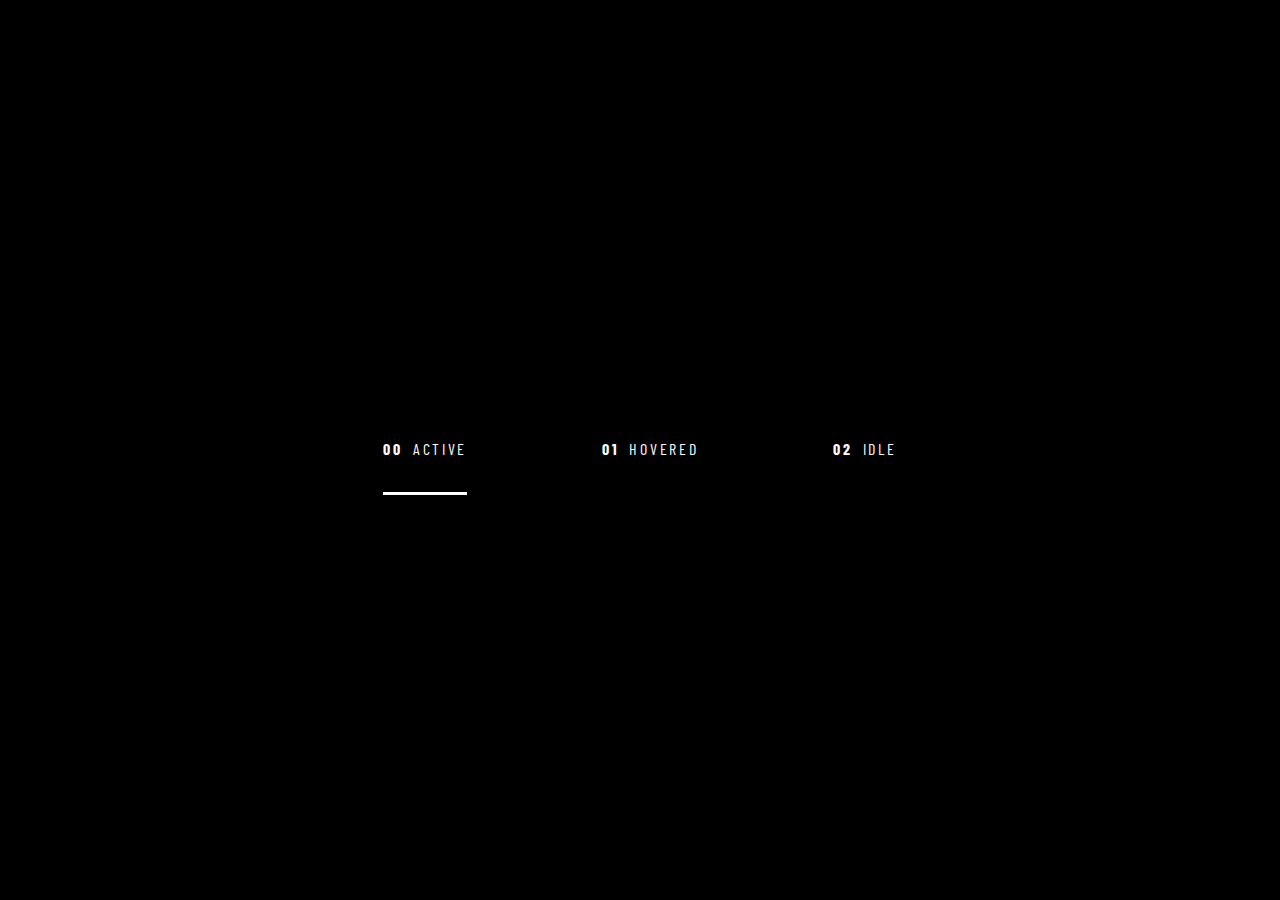
==== html/index.html @ fc019b40 "Mengerjakan useable.css" ====
<!DOCTYPE html>
<html lang="en">
<head>
    <meta charset="UTF-8">
    <meta http-equiv="X-UA-Compatible" content="IE=edge">
    <meta name="viewport" content="width=device-width, initial-scale=1.0">
    <title>Document</title>
    <link rel="icon" href="/assets/favicon-32x32.png">
    <link rel="stylesheet" href="/css/reset.css">
    <link rel="stylesheet" href="/css/useable.css">
</head>
<body>
    <ul class="underline-indicator uppercase numbering" style="--gap: 2rem;">
        <li class="active"><a><span>00</span>Active</a></li>
        <li><a><span>01</span>Hovered</li>
        <li><span>02</span>Idle</li>
    </ul>
</body>
</html>
---- css/useable.css ----
/* import from google font */
@import url('https://fonts.googleapis.com/css2?family=Barlow&family=Barlow+Condensed&family=Bellefair&display=swap');

:root {
    /* Colors */
    --clr-dark: 230 35% 7%;
    --clr-accent: 231 77% 90%;
    --clr-white: 0 0% 100%;

    /* Fonts Family */
    --ff-belle: 'Bellefair', serif;
    --ff-barlow: 'Barlow', sans-serif;
    --ff-barlow-cond: 'Barlow Condensed', sans-serif;

    /* Fonts Size */
    --fs-150: 150px;
    --fs-100: 100px;
    --fs-56: 56px;
    --fs-32: 32px;
    --fs-28: 28px;
    --fs-18: 18px;
    --fs-16: 16px;
    --fs-14: 14px;
}

/* Utility Classes */
.flex {
    display: flex;
    gap: var(--gap, 1rem);
}

.numbering span {
    font-weight: 700;
    margin-inline-end: 10px;
}

/* Typograhy */
.uppercase {
    text-transform: uppercase;
}


/* Fonts Family Classes */
.ff-belle {
    font-family: var(--ff-belle);
}

.ff-barlow {
    font-family: var(--ff-barlow);
}

.ff-barlow-cond {
    font-family: var(--ff-barlow-cond);
}



/* Fonts Size Classes*/
.fs-150 {
    font-size: var(--fs-150);
}

.fs-100 {
    font-size: var(--fs-100);
}

.fs-56 {
    font-size: var(--fs-56);
}

.fs-32 {
    font-size: var(--fs-32);
}

.fs-28 {
    font-size: var(--fs-28);
}

.fs-18 {
    font-size: var(--fs-18);
}

.fs-16 {
    font-size: var(--fs-16);
}

.fs-14 {
    font-size: var(--fs-14);
}



/* Letter Spacing Classes */
.letter-space-1 {
    letter-spacing: 4.75px;
}

.letter-space-2 {
    letter-spacing: 2.7px;
}

.letter-space-3 {
    letter-spacing: 2.35px;
}



/* Interactive Element */

/* Underline-Indicator */
.underline-indicator {
    display: flex;
    gap: 135px;
    color: hsl(var(--clr-white));
    letter-spacing: 2.7px;
    font-size: var(--fs-16);
    font-family: var(--ff-barlow-cond);
}

.underline-indicator>* {
    cursor: pointer;
    padding: 35px 0;
    border-bottom: 3px solid hsl(var(--clr-white) / 0);
}

.underline-indicator>*:hover,
.underline-indicator>*:focus {
    border-color: hsl(var(--clr-white) / .5);
}

.underline-indicator>.active {
    border-color: hsl(var(--clr-white));
}

.tab-list {
    gap: 35px;
}



body {
    background: #000;
    height: 100vh;
    display: flex;
    justify-content: center;
    align-items: center;
}
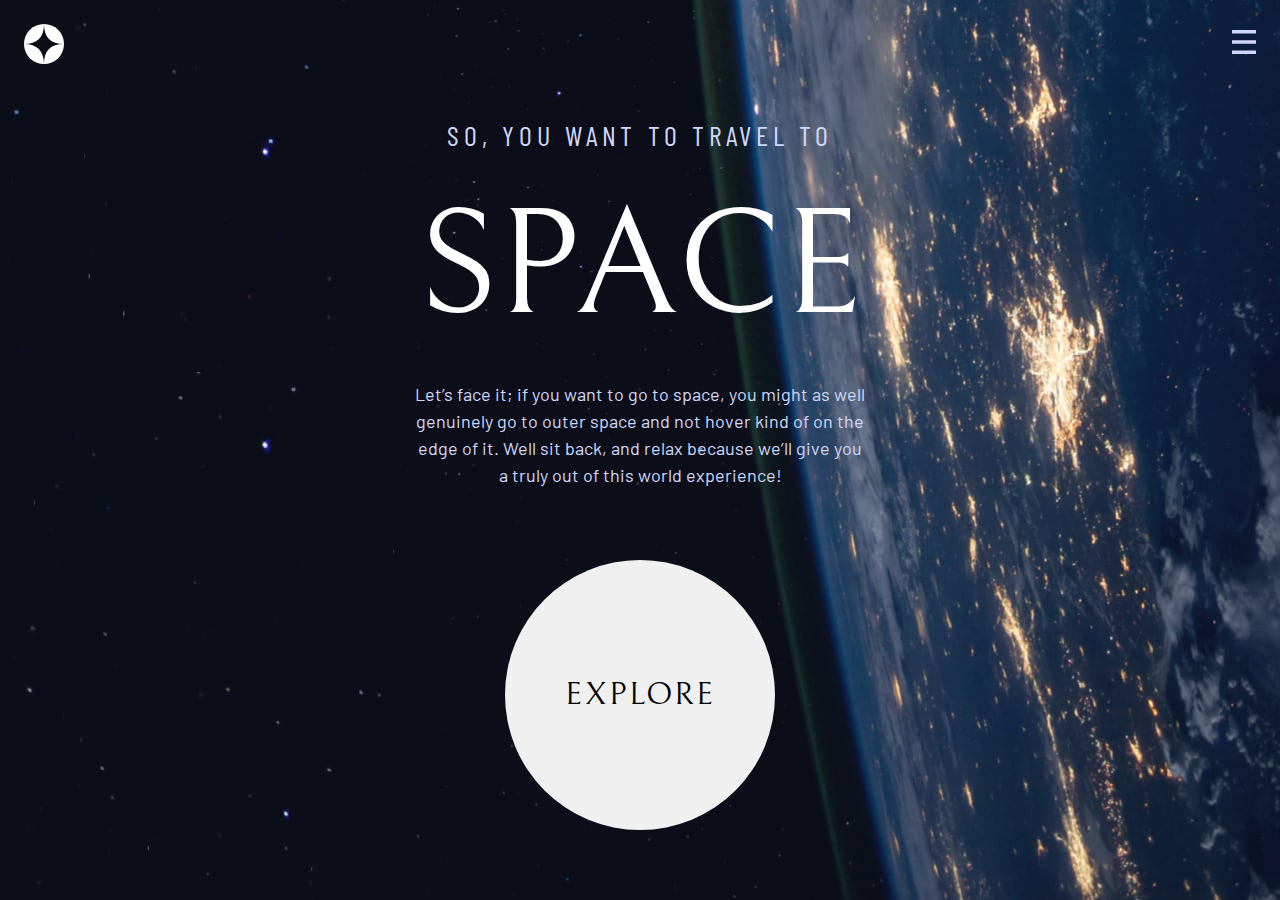
==== commit 5a634191: "Membuat useable.css dan membuat kerangka html untuk home" ====
--- a/html/index.html
+++ b/html/index.html
@@ -8,12 +8,33 @@
     <link rel="icon" href="/assets/favicon-32x32.png">
     <link rel="stylesheet" href="/css/reset.css">
     <link rel="stylesheet" href="/css/useable.css">
+    <link rel="stylesheet" href="/css/home.css">
 </head>
-<body>
-    <ul class="underline-indicator uppercase numbering" style="--gap: 2rem;">
-        <li class="active"><a><span>00</span>Active</a></li>
-        <li><a><span>01</span>Hovered</li>
-        <li><span>02</span>Idle</li>
-    </ul>
+<body class="home">
+    <header class="flex">
+        <img src="/assets/shared/logo.svg" alt="Logo Space Website" class="logo" aria-expanded="false">
+        <button class="mobile-btn"></button>
+        <div>
+            <nav>
+                <ul data-visible="false" class="primary-navigation underline-indicator numbering uppercase flex ff-barlow-cond fs-16" style="--gap: 50px;">
+                    <li class="active"><a href="#"><span>00</span>home</a></li>
+                    <li><a href="#"><span>01</span>destination</a></li>
+                    <li><a href="#"><span>02</span>crew</a></li>
+                    <li><a href="#"><span>03</span>technology</a></li>
+                </ul>
+            </nav>
+        </div>
+    </header>
+
+    <main class="grid grid-home">
+        <div>
+            <h3 class="uppercase text-accent letter-space-1 fs-28 ff-barlow-cond">so, you want to travel to</h3>
+            <h1 class="uppercase text-white fs-150 ff-belle">space</h1>
+            <p class="text-accent fs-18 ff-barlow">Let’s face it; if you want to go to space, you might as well genuinely go to outer space and not hover kind of on the edge of it. Well sit back, and relax because we’ll give you a truly out of this world experience!</p>
+        </div>
+        <div><button class="large-btn uppercase">explore</button></div>
+    </main>
+
+    <script src="/js/index.js"></script>
 </body>
 </html>--- a/css/useable.css
+++ b/css/useable.css
@@ -1,5 +1,38 @@
 /* import from google font */
 @import url('https://fonts.googleapis.com/css2?family=Barlow&family=Barlow+Condensed&family=Bellefair&display=swap');
+
+*,
+*::before,
+*::after {
+    box-sizing: border-box;
+}
+
+h1,
+h2,
+h3,
+h4,
+h5,
+h6,
+p {
+    font-weight: 400;
+}
+
+picture, 
+img {
+    max-width: 100%;
+}
+
+body {
+    font-family: var(--ff-sans-normal);
+    font-size: var(--fs-400);
+    color: hsl( var(--clr-white) );
+    background-color: hsl( var(--clr-dark) );
+    line-height: 1.5;
+    min-height: 100vh;
+    display: grid;
+    grid-template-rows: min-content 1fr;
+    overflow-x: hidden;
+}
 
 :root {
     /* Colors */
@@ -29,6 +62,10 @@
     gap: var(--gap, 1rem);
 }
 
+.grid {
+    display: grid;
+}
+
 .numbering span {
     font-weight: 700;
     margin-inline-end: 10px;
@@ -88,7 +125,18 @@
     font-size: var(--fs-14);
 }
 
-
+/* Color Classes */
+.text-dark {
+    color: hsl(var(--clr-dark));
+}
+
+.text-accent {
+    color: hsl(var(--clr-accent));
+}
+
+.text-white {
+    color: hsl(var(--clr-white));
+}
 
 /* Letter Spacing Classes */
 .letter-space-1 {
@@ -109,12 +157,7 @@
 
 /* Underline-Indicator */
 .underline-indicator {
-    display: flex;
-    gap: 135px;
-    color: hsl(var(--clr-white));
-    letter-spacing: 2.7px;
-    font-size: var(--fs-16);
-    font-family: var(--ff-barlow-cond);
+    gap: (--gap, 1rem);
 }
 
 .underline-indicator>* {
@@ -123,6 +166,12 @@
     border-bottom: 3px solid hsl(var(--clr-white) / 0);
 }
 
+.underline-indicator>*>* {
+    color: hsl(var(--clr-white));
+    text-decoration: none;
+    letter-spacing: 2.7px;
+}
+
 .underline-indicator>*:hover,
 .underline-indicator>*:focus {
     border-color: hsl(var(--clr-white) / .5);
@@ -132,17 +181,88 @@
     border-color: hsl(var(--clr-white));
 }
 
+
+
+/* Tabs */
 .tab-list {
     gap: 35px;
 }
 
 
 
-body {
-    background: #000;
-    height: 100vh;
+/* Slider */
+.slide-one-indicator>* {
+    cursor: pointer;
+    width: 15px;
+    height: 15px;
+    border-radius: 50%;
+    background: hsl(var(--clr-white) / .17);
+}
+
+.slide-one-indicator>*:hover,
+.slide-one-indicator>*:focus {
+    background: hsl(var(--clr-white) / .5);
+}
+
+.slide-one-indicator>.active {
+    background: hsl(var(--clr-white));
+}
+
+.slide-two-indicator {
     display: flex;
+    flex-direction: column;
+    gap: 30px;
+}
+
+.slide-two-indicator>* {
+    width: 80px;
+    height: 80px;
+    color: hsl(var(--clr-white));
+    border-radius: 50%;
+    border: 1px solid hsl(var(--clr-white) / .25);
+    display: flex;
+    align-items: center;
     justify-content: center;
-    align-items: center;
-}
-
+}
+
+.slide-two-indicator>*:hover,
+.slide-two-indicator>*:focus {
+    border-color: hsl(var(--clr-white));
+}
+
+.slide-two-indicator>.active {
+    background: hsl(var(--clr-white));
+    color: hsl(var(--clr-dark));
+}
+
+/* Landing Page Button */
+.large-btn {
+    width: 270px;
+    height: 270px;
+    border-radius: 50%;
+    position: relative;
+    cursor: pointer;
+    display: inline-grid;
+    place-items: center;
+    z-index: 1;
+    font-family: var(--ff-belle);
+    font-size: var(--fs-32);
+    letter-spacing: 2px;
+    border: none;
+}
+
+.large-btn::after {
+    content: '';
+    position: absolute;
+    width: 100%;
+    height: 100%;
+    border-radius: 50%;
+    z-index: -1;
+    background: hsl(var(--clr-white) / .1);
+    transition: transform 500ms ease-in-out;
+}
+
+.large-btn:hover::after,
+.large-btn:focus::after {
+    transform: scale(1.5);
+}--- a/css/home.css
+++ b/css/home.css
@@ -0,0 +1,104 @@
+.home {
+    background-size: cover;
+    background-position: center;
+    background-image: url(/assets/home/background-home-mobile.jpg);
+}
+
+/* Mobile Screen */
+/* Header */
+.logo {
+    width: 40px;
+    height: 40px;
+}
+
+.home>header {
+    align-items: center;
+    justify-content: space-between;
+    padding: 24px 24px 0;
+}
+
+.mobile-btn {
+    position: absolute;
+    top: 30px;
+    right: 24px;
+    width: 24px;
+    height: 24px;
+    border: none;
+    background: transparent;
+    background-size: cover;
+    background-image: url(/assets/shared/icon-hamburger.svg);
+    cursor: pointer;
+    z-index: 15;
+}
+
+.mobile-btn[aria-expanded='true'] {
+    background-image: url(/assets/shared/icon-close.svg);
+}
+
+.primary-navigation {
+    z-index: 10;
+    position: fixed;
+    inset: 0 0 0 30vw;
+    background: hsl(var(--clr-white) / .1);
+    backdrop-filter: blur(2rem);
+    flex-direction: column;
+    gap: 30px;
+    padding: 120px 0 0 32px;
+    transform: translateX(100%);
+    transition: transform 750ms ease-in-out;
+}
+
+.primary-navigation[data-visible='true'] {
+    transform: translateX(0);
+}
+
+.primary-navigation>* {
+    border: none;
+    padding: 0;
+}
+
+/* Main */
+.grid-home {
+    padding-inline: 25px;
+    text-align: center;
+    justify-content: center;
+}
+
+.grid-home>*:first-child {
+    margin-top: 50px;
+}
+
+
+
+.grid-home p {
+    width: 45ch;
+}
+
+
+
+
+@media (min-width: 45em) {
+    .home {
+        background-image: url(/assets/home/background-home-desktop.jpg);
+    }
+}
+
+@media (max-width: 35em) {
+    :root {
+        --fs-150: 80px;
+        --fs-32: 20px;
+        --fs-28: 16px; 
+        --fs-18: 15px;
+    }
+
+    .large-btn {
+        width: 150px;
+        height: 150px;
+    }
+}
+
+@media (min-width: 35em) and (max-width: 45em) {
+    .home {
+        background-image: url(/assets/home/background-home-tablet.jpg);
+    }
+}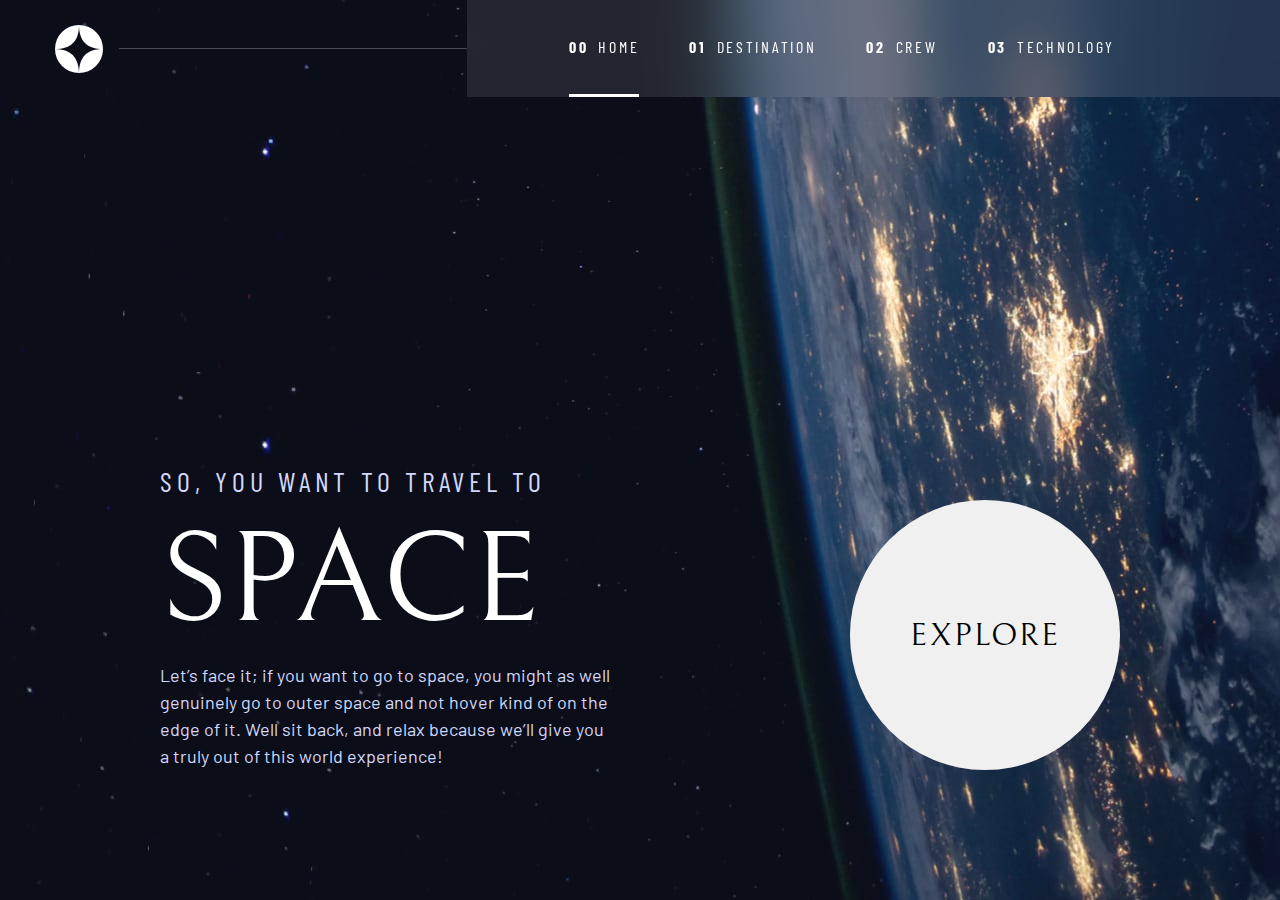
==== commit 98f69b35: "Menyelesaikan style untuk page home" ====
--- a/html/index.html
+++ b/html/index.html
@@ -1,5 +1,6 @@
 <!DOCTYPE html>
 <html lang="en">
+
 <head>
     <meta charset="UTF-8">
     <meta http-equiv="X-UA-Compatible" content="IE=edge">
@@ -10,31 +11,35 @@
     <link rel="stylesheet" href="/css/useable.css">
     <link rel="stylesheet" href="/css/home.css">
 </head>
+
 <body class="home">
     <header class="flex">
         <img src="/assets/shared/logo.svg" alt="Logo Space Website" class="logo" aria-expanded="false">
         <button class="mobile-btn"></button>
-        <div>
-            <nav>
-                <ul data-visible="false" class="primary-navigation underline-indicator numbering uppercase flex ff-barlow-cond fs-16" style="--gap: 50px;">
-                    <li class="active"><a href="#"><span>00</span>home</a></li>
-                    <li><a href="#"><span>01</span>destination</a></li>
-                    <li><a href="#"><span>02</span>crew</a></li>
-                    <li><a href="#"><span>03</span>technology</a></li>
-                </ul>
-            </nav>
-        </div>
+        <nav>
+            <ul data-visible="false"
+                class="primary-navigation underline-indicator numbering uppercase flex ff-barlow-cond fs-16"
+                style="--gap: 50px;">
+                <li class="active"><a href="#"><span>00</span>home</a></li>
+                <li><a href="#"><span>01</span>destination</a></li>
+                <li><a href="#"><span>02</span>crew</a></li>
+                <li><a href="#"><span>03</span>technology</a></li>
+            </ul>
+        </nav>
     </header>
 
     <main class="grid grid-home">
-        <div>
+        <div class="flex">
             <h3 class="uppercase text-accent letter-space-1 fs-28 ff-barlow-cond">so, you want to travel to</h3>
             <h1 class="uppercase text-white fs-150 ff-belle">space</h1>
-            <p class="text-accent fs-18 ff-barlow">Let’s face it; if you want to go to space, you might as well genuinely go to outer space and not hover kind of on the edge of it. Well sit back, and relax because we’ll give you a truly out of this world experience!</p>
+            <p class="text-accent fs-18 ff-barlow">Let’s face it; if you want to go to space, you might as well
+                genuinely go to outer space and not hover kind of on the edge of it. Well sit back, and relax because
+                we’ll give you a truly out of this world experience!</p>
         </div>
         <div><button class="large-btn uppercase">explore</button></div>
     </main>
 
     <script src="/js/index.js"></script>
 </body>
+
 </html>--- a/css/useable.css
+++ b/css/useable.css
@@ -265,4 +265,5 @@
 .large-btn:hover::after,
 .large-btn:focus::after {
     transform: scale(1.5);
-}+}
+
--- a/css/home.css
+++ b/css/home.css
@@ -7,8 +7,8 @@
 /* Mobile Screen */
 /* Header */
 .logo {
-    width: 40px;
-    height: 40px;
+    width: 48px;
+    height: 48px;
 }
 
 .home>header {
@@ -18,43 +18,16 @@
 }
 
 .mobile-btn {
-    position: absolute;
-    top: 30px;
-    right: 24px;
-    width: 24px;
-    height: 24px;
-    border: none;
-    background: transparent;
-    background-size: cover;
-    background-image: url(/assets/shared/icon-hamburger.svg);
-    cursor: pointer;
-    z-index: 15;
-}
-
-.mobile-btn[aria-expanded='true'] {
-    background-image: url(/assets/shared/icon-close.svg);
+    display: none;
+}
+
+.line {
+    display: none;
 }
 
 .primary-navigation {
-    z-index: 10;
-    position: fixed;
-    inset: 0 0 0 30vw;
     background: hsl(var(--clr-white) / .1);
     backdrop-filter: blur(2rem);
-    flex-direction: column;
-    gap: 30px;
-    padding: 120px 0 0 32px;
-    transform: translateX(100%);
-    transition: transform 750ms ease-in-out;
-}
-
-.primary-navigation[data-visible='true'] {
-    transform: translateX(0);
-}
-
-.primary-navigation>* {
-    border: none;
-    padding: 0;
 }
 
 /* Main */
@@ -62,24 +35,67 @@
     padding-inline: 25px;
     text-align: center;
     justify-content: center;
+    gap: 80px;
 }
 
 .grid-home>*:first-child {
-    margin-top: 50px;
-}
-
-
-
-.grid-home p {
-    width: 45ch;
-}
-
-
-
+    flex-direction: column;
+    align-items: center;
+}
 
 @media (min-width: 45em) {
     .home {
         background-image: url(/assets/home/background-home-desktop.jpg);
+    }
+
+    .home>header {
+        padding: 0 0 0 55px;
+    }
+
+    .primary-navigation {
+        padding-inline-start: clamp(1rem, 8vw, 123px);
+        padding-inline-end: 165px;
+    }
+
+    header::after {
+        content: '';
+        display: block;
+        position: relative;
+        height: 1px;
+        width: 100%;
+        margin-right: -2.5rem;
+        background: hsl(var(--clr-white) / .25);
+        order: 2;
+    }
+
+    nav {
+        order: 3;
+    }
+
+    .grid-home {
+        padding-inline: 160px;
+        text-align: left;
+        align-items: flex-end;
+        justify-content: space-between;
+        padding-bottom: 130px;
+    }
+
+    .grid-home>*:first-child {
+        align-items: flex-start;
+        grid-column: 1;
+    }
+
+    .grid-home>*:last-child {
+        grid-column: 2;
+    }
+
+    .grid-home h1 {
+        line-height: 10vw;
+        font-size: 10vw;
+    }
+
+    .grid-home p {
+        max-width: 45ch;
     }
 }
 
@@ -87,8 +103,62 @@
     :root {
         --fs-150: 80px;
         --fs-32: 20px;
-        --fs-28: 16px; 
+        --fs-28: 16px;
         --fs-18: 15px;
+    }
+
+    .logo {
+        width: 40px;
+        height: 40px;
+    }
+
+    .mobile-btn {
+        display: block;
+        position: absolute;
+        top: 30px;
+        right: 24px;
+        width: 24px;
+        height: 24px;
+        border: none;
+        background: transparent;
+        background-size: cover;
+        background-image: url(/assets/shared/icon-hamburger.svg);
+        cursor: pointer;
+        z-index: 15;
+    }
+
+    .mobile-btn[aria-expanded='true'] {
+        background-image: url(/assets/shared/icon-close.svg);
+    }
+
+    .primary-navigation {
+        z-index: 10;
+        position: fixed;
+        inset: 0 0 0 30vw;
+        /* background: hsl(var(--clr-white) / .1);
+        backdrop-filter: blur(2rem); */
+        flex-direction: column;
+        gap: 30px;
+        padding: 120px 0 0 32px;
+        transform: translateX(100%);
+        transition: transform 750ms ease-in-out;
+    }
+
+    .primary-navigation[data-visible='true'] {
+        transform: translateX(0);
+    }
+
+    .primary-navigation>* {
+        border: none;
+        padding: 0;
+    }
+
+    .grid-home p {
+        width: 38ch;
+    }
+
+    .grid-home>*:first-child {
+        margin-top: 10vw;
     }
 
     .large-btn {
@@ -98,7 +168,48 @@
 }
 
 @media (min-width: 35em) and (max-width: 45em) {
+    :root {
+        --fs-28: 20px;
+        --fs-18: 16px;
+        --fs-16: 14px;
+    }
+
     .home {
         background-image: url(/assets/home/background-home-tablet.jpg);
     }
+
+    .home>header {
+        padding: 0 0 0 24px;
+    }
+
+    .underline-indicator>*>a>span {
+        display: none;
+    }
+
+    .primary-navigation {
+        padding-inline: 45px
+    }
+
+    .grid-home {
+        gap: 155px;
+        padding-bottom: 90px;
+    }
+
+    .grid-home>*:first-child {
+        gap: 24px;
+        margin-top: 10vw;
+    }
+
+    .grid-home h1 {
+        line-height: 150px;
+    }
+
+    .grid-home p {
+        width: 35ch;
+    }
+
+    .large-btn {
+        width: 240px;
+        height: 240px;
+    }
 }